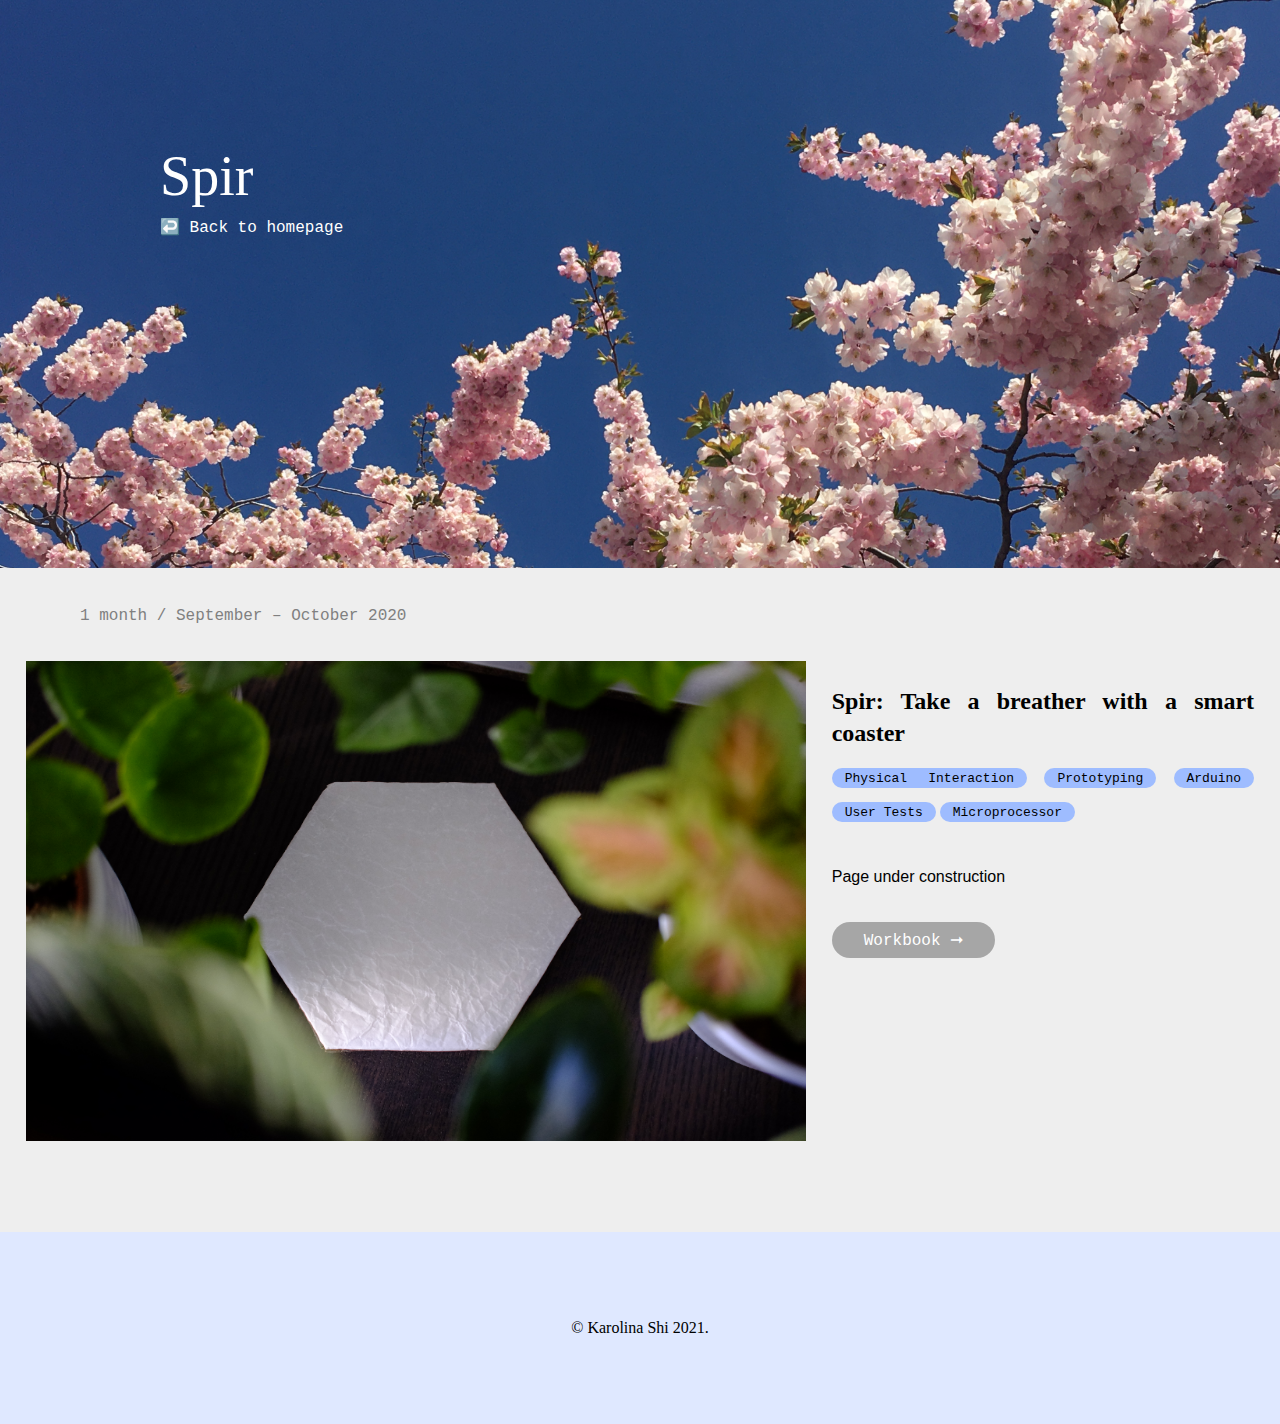
==== html/projects/spir.html @ 0dd769eb "copy repo" ====
<!DOCTYPE html>
<html lang="en">

    <head>
        <title>Portfolio Karolina Shi</title>
        <meta charset="utf-8" />
        <link rel="stylesheet" href="../../assets/css/reset.css" />
        <link rel="stylesheet" href="../../assets/css/style.css" />
    </head>

    <body>
        <nav>
            <!-- Navigation here in the future -->
        </nav>

        <header>
            <h1><a href="#">Spir</a></h1>
            <div id="custom-nav">
                <h3 class="heading-1"><a href="../../index.html">↩️ Back to homepage</a></h3>
            </div>
        </header>

        <main>
            <div id="project-box-3">
                <p class="project-header">1 month / September – October 2020</p>
                <div class="project-inner">
                    <div class="flex-item">
                        <img src="../../assets/images/spir/spir-2.png" alt="test" width="780" height="480">
                    </div>
                    <div class="flex-item">
                        <h2 class="heading-2">Spir: Take a breather with a smart coaster</h2>
                        <ul class="keywords tag-color-1">
                            <li>Physical Interaction</li>
                            <li>Prototyping</li>
                            <li>Arduino</li>
                            <li>User Tests</li>
                            <li>Microprocessor</li>
                        </ul>

                        <p>Page under construction</p>
                        <button class="read-more"><a href="https://www.behance.net/gallery/106377691/Spir-Take-A-Breather-With-A-Smart-Coaster">Workbook &#x279e</a></button>
                    </div>
                </div>
            </div>
        </main>

        <footer>
                &copy; Karolina Shi 2021.
        </footer>

        <script src="assets/scripts/jquery-3.6.0.js"></script>
        <script src="assets/scripts/animation.js"></script>
    </body>

</html>
---- assets/css/style.css ----
/* General */
body {
    background-color: #fff;
    line-height: 2em;
}

header {
    overflow: hidden;
    float: none;
    padding: 10em;
    padding-bottom: 20em;
    background-image: url("../images/bg.JPG");
    background-color: #dfe8ff;
    background-repeat: no-repeat;
    background-size: cover;
    background-attachment: fixed;
}

h1 { /* Webpage title */
    font-size: 3.5em;
    color: white;
}

h2 { /* Webpage subtitle */
    font-size: 1.2em;
    color: white;
    margin: 1em 0 -1em;
}

b {
    font-weight: bold;
}

p {
    margin-bottom: 0.8em;
    font-family: Verdana, Geneva, Tahoma, sans-serif;
}

.heading-1 { /* Subtitle */
    font-family: 'Courier New', Courier, monospace;
    line-height: 2.5em;
}

.heading-2 { /* Project titles */
    font-size: 1.5em;
    font-weight: bold;
    margin-bottom: 0.5em;
    color: black;
}

.project-header { /* Project headers */
    padding: 2em 0 0 5em;
}

/* Flex */
.project-inner {
    display: flex;
    justify-content: space-evenly;
    text-align: justify;
}

.flex-item {
    padding: 1em 0 5em 0;
    flex: 0 0 33%;
}

#project-box-1 {
    background-color: #a6b4c6;
}

#project-box-2 {
    background-color: #f1f7ff;
}

#project-box-3 {
    background-color: #eee;
}

#project-box-4 {
    background-color: #dadada;
}

.project-header {
    color: grey;
    font-family: 'Courier New', Courier, monospace;
}

.test {
    background-color: black;
}

nav {
    position: absolute;
    padding: 0.5em 1.5em;
}

nav li {
    display: inline;
    font-size: 2em;
}

#custom-nav {
    margin-top: 1em;
}

a {
    color: #fff;
    text-decoration: none;
}

.text-link {
    color: #000;
    background: #ccc;
    padding: 0.5em 1em;
    border-radius: 2em;
}

.disclaimer {
    font-style: italic;
    font-size: 0.8em;
}

/*
a:hover {
    -moz-transition: all 200ms ease-out;
    -webkit-transition: all 200ms ease-out;
    -o-transition: all 200ms ease-out;
    transition: all 200ms ease-out;
    color: #fff;
}
*/

.read-more {
    padding: 0.5em 2em;
    margin: 1em 0;
    background: rgba(0,0,0,0.3);
    color:white;
    border: none;
    border-radius: 2em;
    font-size: 1em;
    font-family: 'Courier New', Courier, monospace;
}

.read-more:hover {
    background: rgba(0,0,0,0.5);
    cursor: pointer;
}

footer {
    background-color: #dfe8ff;
    padding: 5em;
    text-align: center;
}

/* Fade-in effect of projects */
.fade-in {
    opacity: 1;
    -moz-transition: all 700ms ease-out;
    -webkit-transition: all 700ms ease-out;
    -o-transition: all 700ms ease-out;
    transition: all 700ms ease-out;
    -moz-transform: translate3d(0px, 0px, 0px);
    -webkit-transform: translate3d(0px, 0px, 0px);
    -o-transform: translate(0px, 0px);
    -ms-transform: translate(0px, 0px);
    transform: translate3d(0px, 0px, 0px);
    -webkit-backface-visibility: hidden;
    -moz-backface-visibility: hidden;
    backface-visibility: hidden;
}

.fade-in.in-view {
    opacity: 1;
    -moz-transform: translate3d(0px, 25px, 0px);
    -webkit-transform: translate3d(0px, 25px, 0px);
    -o-transform: translate(0px, 25px);
    -ms-transform: translate(0px, 25px);
    transform: translate3d(0px, 25px, 0px);
}

img {
    color: #ccc;
    background-color: black;
}

/* Keywords */
ul {
    margin-bottom: 2em;
}

.keywords li{
    display: inline;
    color: black;
    background: #9ebcff;
    font-family: monospace;
    list-style-type: circle;
    padding: 0.2em 1em;
    border-radius: 1em;
    white-space: nowrap;
}
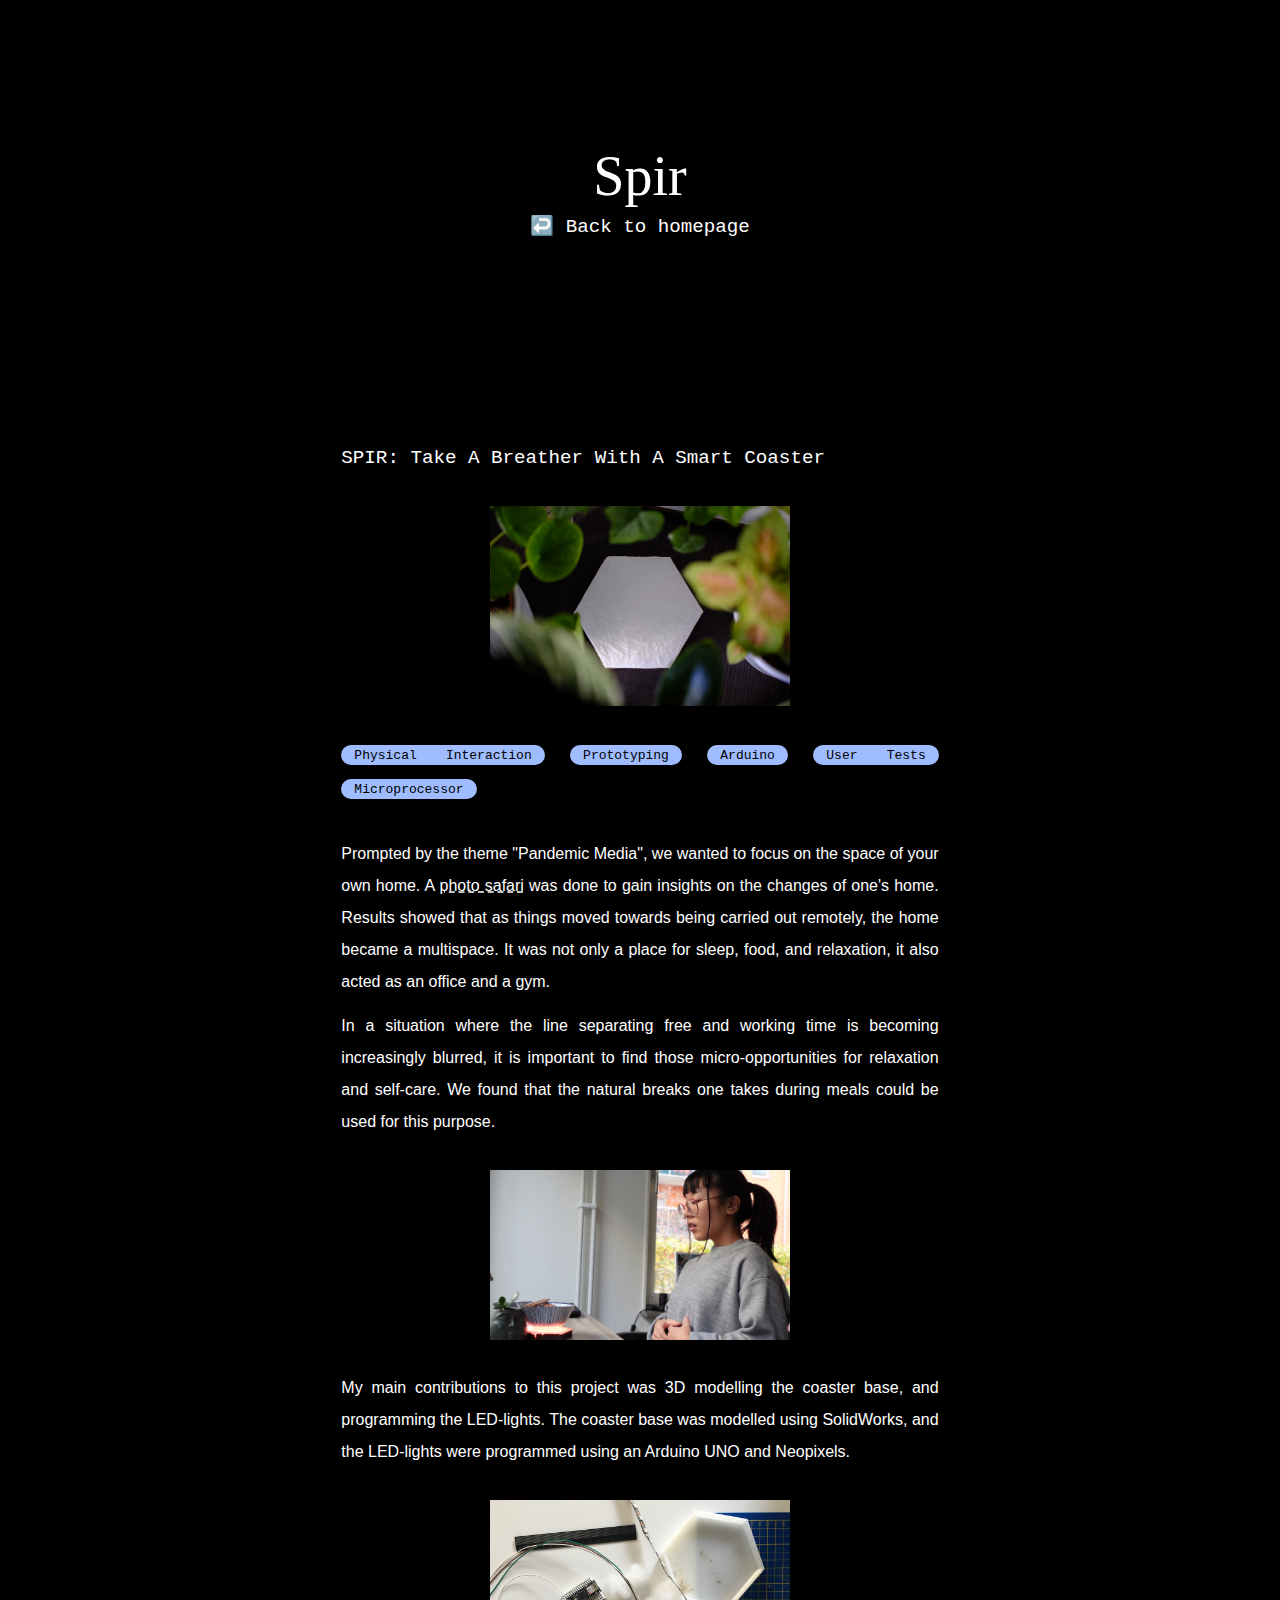
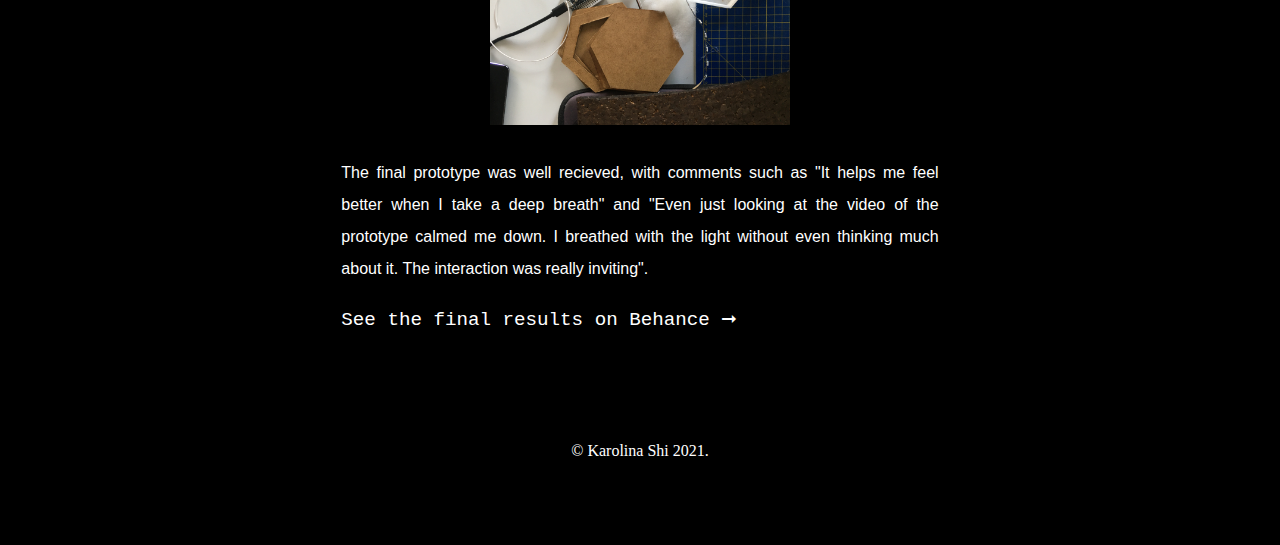
==== commit 8c61ebee: "Update portfolio" ====
--- a/html/projects/spir.html
+++ b/html/projects/spir.html
@@ -21,26 +21,42 @@
         </header>
 
         <main>
-            <div id="project-box-3">
-                <p class="project-header">1 month / September – October 2020</p>
-                <div class="project-inner">
-                    <div class="flex-item">
-                        <img src="../../assets/images/spir/spir-2.png" alt="test" width="780" height="480">
-                    </div>
-                    <div class="flex-item">
-                        <h2 class="heading-2">Spir: Take a breather with a smart coaster</h2>
-                        <ul class="keywords tag-color-1">
-                            <li>Physical Interaction</li>
-                            <li>Prototyping</li>
-                            <li>Arduino</li>
-                            <li>User Tests</li>
-                            <li>Microprocessor</li>
-                        </ul>
+            <div id="block-4">
+                <h2>SPIR: Take A Breather With A Smart Coaster</h2>
+                <img src="../../assets/images/spir/spir-2.png" alt="Spir from above" width="780" height="480">
 
-                        <p>Page under construction</p>
-                        <button class="read-more"><a href="https://www.behance.net/gallery/106377691/Spir-Take-A-Breather-With-A-Smart-Coaster">Workbook &#x279e</a></button>
-                    </div>
-                </div>
+                <ul class="keywords tag-color-1">
+                    <li>Physical Interaction</li>
+                    <li>Prototyping</li>
+                    <li>Arduino</li>
+                    <li>User Tests</li>
+                    <li>Microprocessor</li>
+                </ul>
+
+                <p>Prompted by the theme "Pandemic Media", we wanted to focus on the space of your own home.
+                    A <a href="https://toolkits.dss.cloud/design/method-card/photo-safari/">photo safari</a> was done
+                    to gain insights on the changes of one's home. Results showed that as things moved towards
+                    being carried out remotely, the home became a multispace. It was not only a place for sleep, food,
+                    and relaxation, it also acted as an office and a gym.
+                </p>
+                <p>In a situation where the line separating free and working time is becoming increasingly
+                    blurred, it is important to find those micro-opportunities for relaxation and self-care.
+                    We found that the natural breaks one takes during meals could be used for this purpose.
+                </p>
+
+                <img src="../../assets/images/spir/spir-4.png" alt="Taking a break with Spir" width="700" height="480">
+
+                <p>My main contributions to this project was 3D modelling the coaster base, and programming the LED-lights.
+                    The coaster base was modelled using SolidWorks, and the LED-lights were programmed using an Arduino UNO
+                    and Neopixels.
+                </p>
+                <img src="../../assets/images/spir/IMG_6301.JPG" alt="3D printed coaster base" width="700" height="480">
+
+                <p>The final prototype was well recieved, with comments such as "It helps me feel better when I take a deep breath"
+                    and "Even just looking at the video of the prototype calmed me down. I breathed with the light without even thinking much about it.
+                    The interaction was really inviting".
+                </p>
+                <h3><a href="https://www.behance.net/gallery/106377691/Spir-Take-A-Breather-With-A-Smart-Coaster">See the final results on Behance &#x279e</a></h3>
             </div>
         </main>
 
--- a/assets/css/style.css
+++ b/assets/css/style.css
@@ -1,30 +1,81 @@
-/* General */
-body {
-    background-color: #fff;
-    line-height: 2em;
-}
-
+/* --- Header --- */
 header {
     overflow: hidden;
     float: none;
     padding: 10em;
-    padding-bottom: 20em;
-    background-image: url("../images/bg.JPG");
-    background-color: #dfe8ff;
-    background-repeat: no-repeat;
-    background-size: cover;
-    background-attachment: fixed;
-}
-
+    text-align: center;
+    background: #000;
+}
+
+/* --- Body --- */
+body {
+    background-color: #000;
+    line-height: 2em;
+}
+
+/* --- Grid layout --- */
+main {
+    position: relative;
+    display: grid;
+    grid-template-columns: 0.5fr 1fr 1fr 0.5fr;
+    grid-template-rows: 1fr 1fr 0.2fr;
+}
+
+#block-1 {
+    grid-column: 2/4;
+    grid-row: 1/2;
+    margin: 0 auto;
+    text-align: justify;
+    max-width: 70%;
+}
+
+#block-2 {
+    grid-column: 2/4;
+    grid-row: 2/3;
+    display:grid;
+    grid-template-columns: 1fr 1fr;
+    margin: auto;
+    text-align: center;
+}
+
+.grid-left {
+    grid-column-start: 1;
+    grid-column-end: 2;
+    padding-top: 3em;
+    text-align: justify;
+}
+
+.grid-right {
+    grid-column-start: 2;
+    grid-column-end: 3;
+}
+
+#block-3 {
+    grid-column: 2/4;
+    grid-row: 3/4;
+    margin: auto;
+    text-align: center;
+}
+
+#block-4 {
+    grid-column: 2/4;
+    grid-row: 1/4;
+    margin: 0 auto;
+    text-align: justify;
+    max-width: 70%;
+}
+
+/* --- Text display --- */
 h1 { /* Webpage title */
     font-size: 3.5em;
     color: white;
 }
 
-h2 { /* Webpage subtitle */
+h2, h3 { /* Webpage subtitle */
     font-size: 1.2em;
+    font-family: 'Courier New', Courier, monospace;
     color: white;
-    margin: 1em 0 -1em;
+    margin: 1em 0;
 }
 
 b {
@@ -32,13 +83,25 @@
 }
 
 p {
+    color: #fff;
     margin-bottom: 0.8em;
     font-family: Verdana, Geneva, Tahoma, sans-serif;
 }
 
-.heading-1 { /* Subtitle */
+p a {
+    text-decoration: underline;
+    text-decoration-style: dashed;
+}
+
+a:hover {
+    color: rgb(255, 208, 0);
+}
+
+/* --- Navigation --- */
+.nav-a { /* navigation links */
+    display: inline;
     font-family: 'Courier New', Courier, monospace;
-    line-height: 2.5em;
+    margin-left: 1em;
 }
 
 .heading-2 { /* Project titles */
@@ -48,62 +111,51 @@
     color: black;
 }
 
-.project-header { /* Project headers */
-    padding: 2em 0 0 5em;
-}
-
-/* Flex */
-.project-inner {
-    display: flex;
-    justify-content: space-evenly;
-    text-align: justify;
-}
-
-.flex-item {
-    padding: 1em 0 5em 0;
-    flex: 0 0 33%;
-}
-
-#project-box-1 {
-    background-color: #a6b4c6;
-}
-
-#project-box-2 {
-    background-color: #f1f7ff;
-}
-
-#project-box-3 {
-    background-color: #eee;
-}
-
-#project-box-4 {
-    background-color: #dadada;
-}
-
-.project-header {
-    color: grey;
-    font-family: 'Courier New', Courier, monospace;
-}
-
-.test {
-    background-color: black;
-}
-
-nav {
+/* --- Project Gallery --- */
+.project-gallery {
     position: absolute;
-    padding: 0.5em 1.5em;
-}
-
-nav li {
+    left: -220px;
+}
+
+.project-item {
+    display: none;
+}
+
+.nextTranslate {
+    -webkit-transition: 3s;
+    -moz-transition: 3s;
+    -ms-transition: 3s;
+    -o-transition: 3s;
+    transition: 3s;
+    margin-left: 50% !important;
+}
+
+.prev, .next {
+    cursor: pointer;
+    position: absolute;
+    top: 40%;
+    width: auto;
+    right: -10%;
+    padding: 17px;
+    color: #fff;
+    font-weight: bold;
+    font-size: 19px;
+    transition: 0.4s ease;
+    user-select: none;
+}
+
+/* Place the "forward button" to the right */
+.prev {
+    left: -10%;
+}
+
+/*when the user hovers,add a black background with some little opacity */
+.prev:hover, .next:hover {
+    color: rgb(255, 208, 0);
+}
+
+a {
     display: inline;
-    font-size: 2em;
-}
-
-#custom-nav {
-    margin-top: 1em;
-}
-
-a {
     color: #fff;
     text-decoration: none;
 }
@@ -120,25 +172,19 @@
     font-size: 0.8em;
 }
 
-/*
-a:hover {
-    -moz-transition: all 200ms ease-out;
-    -webkit-transition: all 200ms ease-out;
-    -o-transition: all 200ms ease-out;
-    transition: all 200ms ease-out;
-    color: #fff;
-}
-*/
-
 .read-more {
+    position: absolute;
     padding: 0.5em 2em;
     margin: 1em 0;
+    bottom: 10%;
+    right: 10%;
     background: rgba(0,0,0,0.3);
     color:white;
     border: none;
     border-radius: 2em;
     font-size: 1em;
     font-family: 'Courier New', Courier, monospace;
+    text-align: justify;
 }
 
 .read-more:hover {
@@ -147,9 +193,9 @@
 }
 
 footer {
-    background-color: #dfe8ff;
     padding: 5em;
     text-align: center;
+    color: #fff;
 }
 
 /* Fade-in effect of projects */
@@ -179,8 +225,11 @@
 }
 
 img {
+    display: block;
     color: #ccc;
     background-color: black;
+    width: auto;
+    margin: 2em auto;
 }
 
 /* Keywords */
@@ -197,4 +246,110 @@
     padding: 0.2em 1em;
     border-radius: 1em;
     white-space: nowrap;
+}
+
+/* --- Animation navigation --- */
+.slideanim {visibility:hidden;}
+.slide {
+    animation-name: slide;
+    -webkit-animation-name: slide;
+    animation-duration: 1s;
+    -webkit-animation-duration: 1s;
+    visibility: visible;
+}
+@keyframes slide {
+0% {
+    opacity: 0;
+    transform: translateY(70%);
+} 
+100% {
+    opacity: 1;
+    transform: translateY(0%);
+}
+}
+@-webkit-keyframes slide {
+0% {
+    opacity: 0;
+    -webkit-transform: translateY(70%);
+} 
+100% {
+    opacity: 1;
+    -webkit-transform: translateY(0%);
+}
+}
+
+@media only screen and (min-width: 1601px) {
+    .info {
+        position: absolute;
+        top: 0;
+        bottom: 0;
+        left: 0;
+        right: 0;
+        background: rgba(0, 0, 0, 0.72);
+        color: #fff;
+        visibility: hidden;
+        opacity: 0;
+        padding: 3em 5em;
+      
+        /* transition effect. not necessary */
+        transition: opacity .2s, visibility .2s;
+    }
+    
+    .project-item:hover > .info {
+        visibility: visible;
+        opacity: 1;
+    }
+}
+
+@media only screen and (min-width: 700px) and (max-width: 1600px) {
+    img {
+        width: 300px;
+        height: auto;
+    }
+
+    .project-item img {
+        width: 500px;
+        height: auto;
+    }
+
+    #block-2 {
+        margin: 2em 0;
+    }
+
+    .info {
+        position: absolute;
+        top: 0;
+        bottom: 0;
+        left: 0;
+        right: 0;
+        background: rgba(0, 0, 0, 0.72);
+        color: #fff;
+        visibility: hidden;
+        opacity: 0;
+        padding: 3em 5em;
+      
+        /* transition effect. not necessary */
+        transition: opacity .2s, visibility .2s;
+    }
+    
+    .project-item:hover > .info {
+        visibility: visible;
+        opacity: 1;
+    }
+}
+
+@media only screen and (max-width: 699px) {
+    p {
+        font-size: small;
+    }
+
+    img {
+        width: 200px;
+        height: auto;
+    }
+
+    .project-item img {
+        width: 300px;
+        height: auto;
+    }
 }